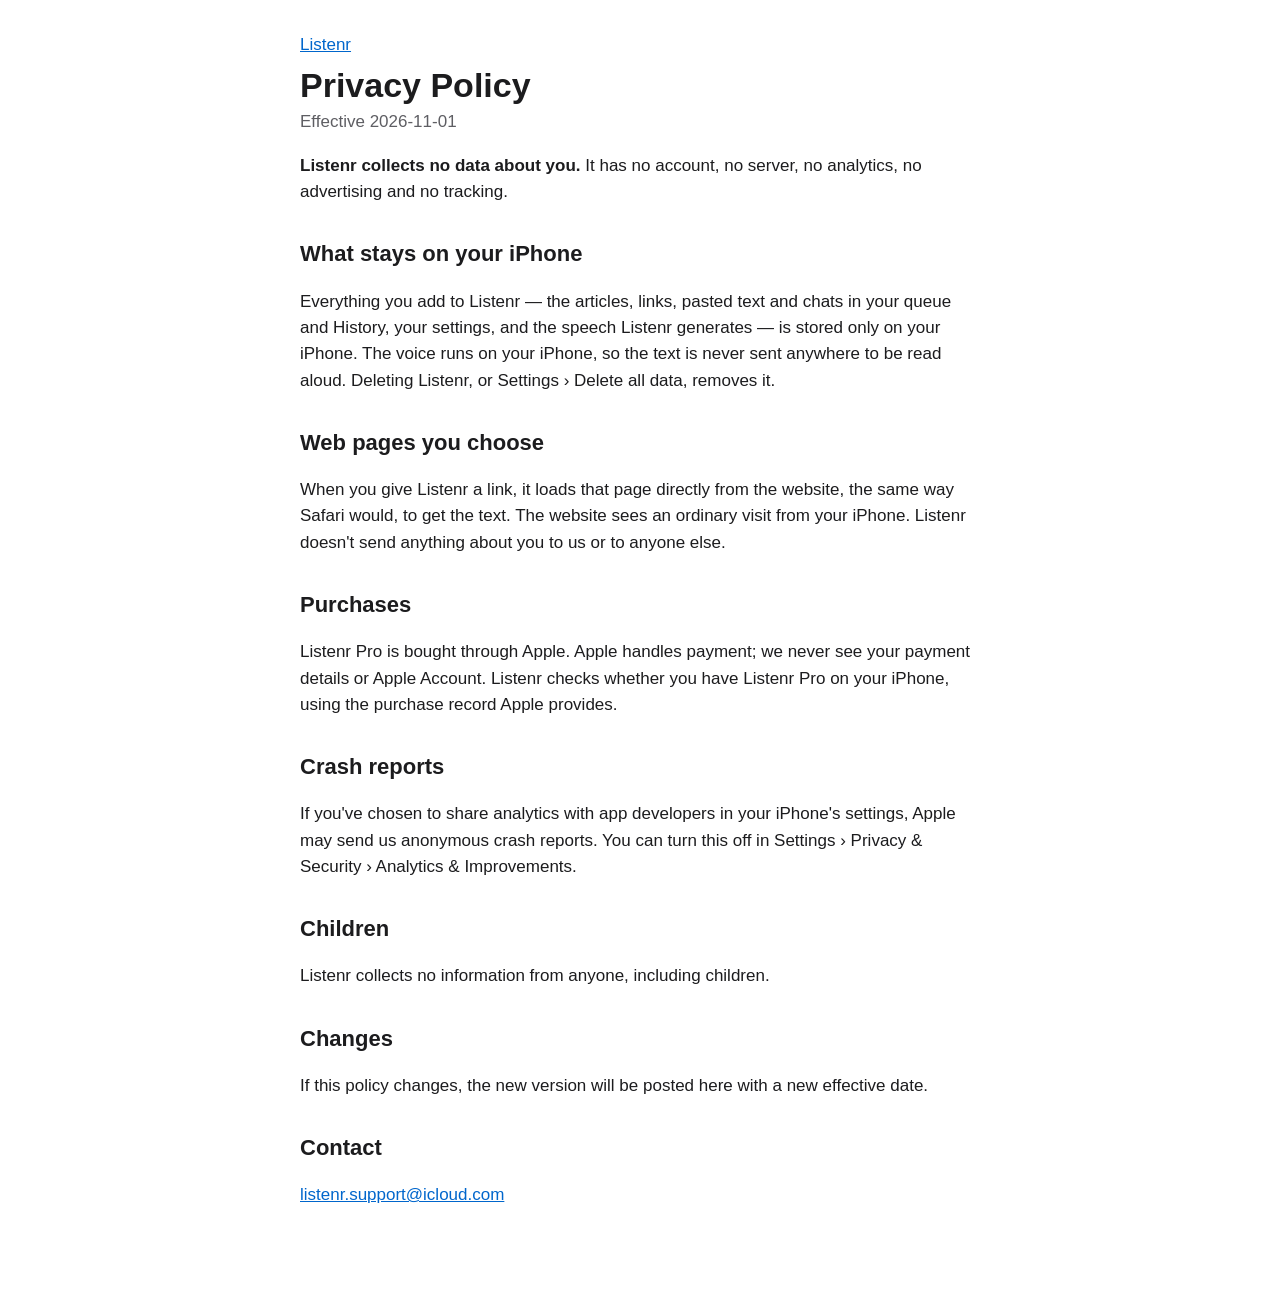
==== privacy.html @ bde49fee "Add Listenr support, privacy and terms pages Co-Authored-By: Claude Opus 5.5 <noreply@anthropic.com>" ====
<!doctype html>
<html lang="en">
<head>
<meta charset="utf-8">
<meta name="viewport" content="width=device-width, initial-scale=1">
<title>Listenr Privacy Policy</title>
<link rel="stylesheet" href="style.css">
</head>
<body>
<main>
<p class="back"><a href="index.html">Listenr</a></p>
<h1>Privacy Policy</h1>
<p class="date">Effective <!-- LAUNCH DATE -->2026-11-01</p>

<p><strong>Listenr collects no data about you.</strong> It has no account, no server, no analytics, no advertising and no tracking.</p>

<h2>What stays on your iPhone</h2>
<p>Everything you add to Listenr — the articles, links, pasted text and chats in your queue and History, your settings, and the speech Listenr generates — is stored only on your iPhone. The voice runs on your iPhone, so the text is never sent anywhere to be read aloud. Deleting Listenr, or Settings › Delete all data, removes it.</p>

<h2>Web pages you choose</h2>
<p>When you give Listenr a link, it loads that page directly from the website, the same way Safari would, to get the text. The website sees an ordinary visit from your iPhone. Listenr doesn't send anything about you to us or to anyone else.</p>

<h2>Purchases</h2>
<p>Listenr Pro is bought through Apple. Apple handles payment; we never see your payment details or Apple Account. Listenr checks whether you have Listenr Pro on your iPhone, using the purchase record Apple provides.</p>

<h2>Crash reports</h2>
<p>If you've chosen to share analytics with app developers in your iPhone's settings, Apple may send us anonymous crash reports. You can turn this off in Settings › Privacy &amp; Security › Analytics &amp; Improvements.</p>

<h2>Children</h2>
<p>Listenr collects no information from anyone, including children.</p>

<h2>Changes</h2>
<p>If this policy changes, the new version will be posted here with a new effective date.</p>

<h2>Contact</h2>
<p><a href="mailto:listenr.support@icloud.com">listenr.support@icloud.com</a></p>
</main>
</body>
</html>
---- style.css ----
:root {
  color-scheme: light dark;
  --bg: #ffffff;
  --ink: #1c1c1e;
  --muted: #5e5e63;
  --link: #0066cc;
}
@media (prefers-color-scheme: dark) {
  :root { --bg: #000000; --ink: #f2f2f7; --muted: #aeaeb2; --link: #0a84ff; }
}
body {
  margin: 0;
  background: var(--bg);
  color: var(--ink);
  font: 17px/1.55 -apple-system, BlinkMacSystemFont, "Segoe UI", sans-serif;
}
main { max-width: 680px; margin: 0 auto; padding: 32px 16px 64px; }
h1 { font-size: 34px; line-height: 1.15; margin: 8px 0 4px; }
h2 { font-size: 22px; margin: 32px 0 8px; }
h3 { font-size: 18px; margin: 24px 0 4px; }
a { color: var(--link); }
.back, .date { color: var(--muted); margin: 0; }
.lead { font-size: 20px; color: var(--muted); }
.links { padding-left: 20px; }
ol.restrictions li { margin-bottom: 6px; }
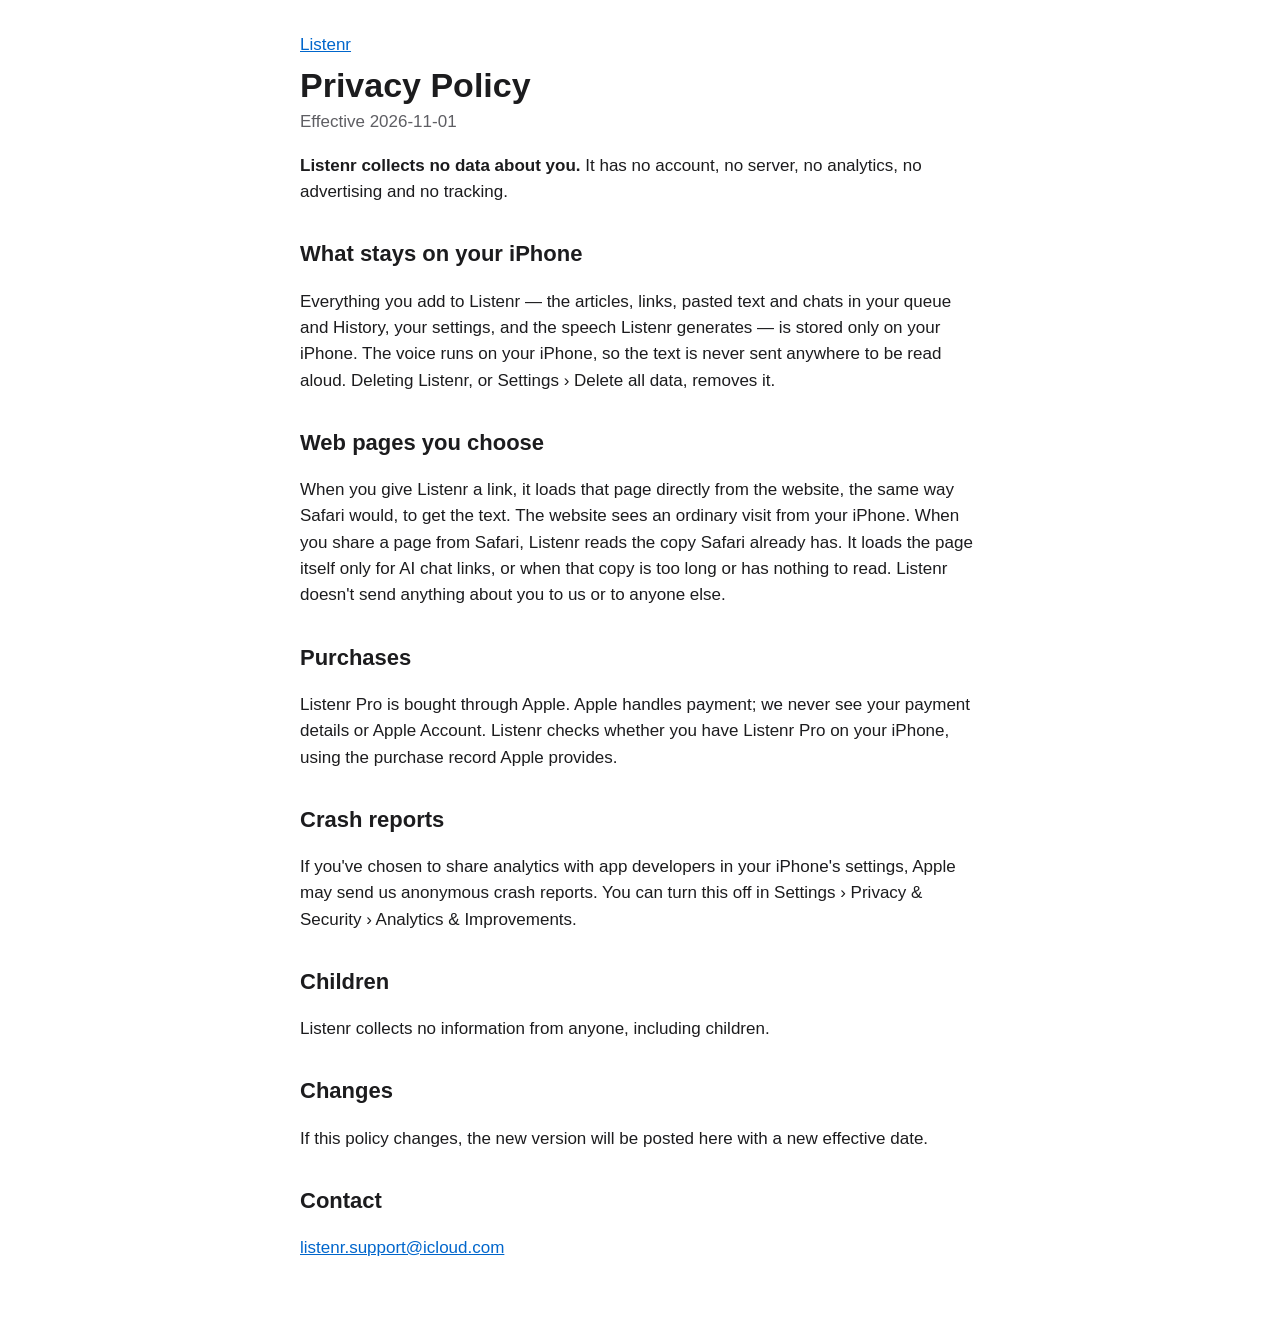
==== commit e5bcec3b: "Update privacy and support pages to match Listenr 1.0 build 12 Privacy: Safari shares read Safari's " ====
--- a/privacy.html
+++ b/privacy.html
@@ -18,7 +18,7 @@
 <p>Everything you add to Listenr — the articles, links, pasted text and chats in your queue and History, your settings, and the speech Listenr generates — is stored only on your iPhone. The voice runs on your iPhone, so the text is never sent anywhere to be read aloud. Deleting Listenr, or Settings › Delete all data, removes it.</p>
 
 <h2>Web pages you choose</h2>
-<p>When you give Listenr a link, it loads that page directly from the website, the same way Safari would, to get the text. The website sees an ordinary visit from your iPhone. Listenr doesn't send anything about you to us or to anyone else.</p>
+<p>When you give Listenr a link, it loads that page directly from the website, the same way Safari would, to get the text. The website sees an ordinary visit from your iPhone. When you share a page from Safari, Listenr reads the copy Safari already has. It loads the page itself only for AI chat links, or when that copy is too long or has nothing to read. Listenr doesn't send anything about you to us or to anyone else.</p>
 
 <h2>Purchases</h2>
 <p>Listenr Pro is bought through Apple. Apple handles payment; we never see your payment details or Apple Account. Listenr checks whether you have Listenr Pro on your iPhone, using the purchase record Apple provides.</p>
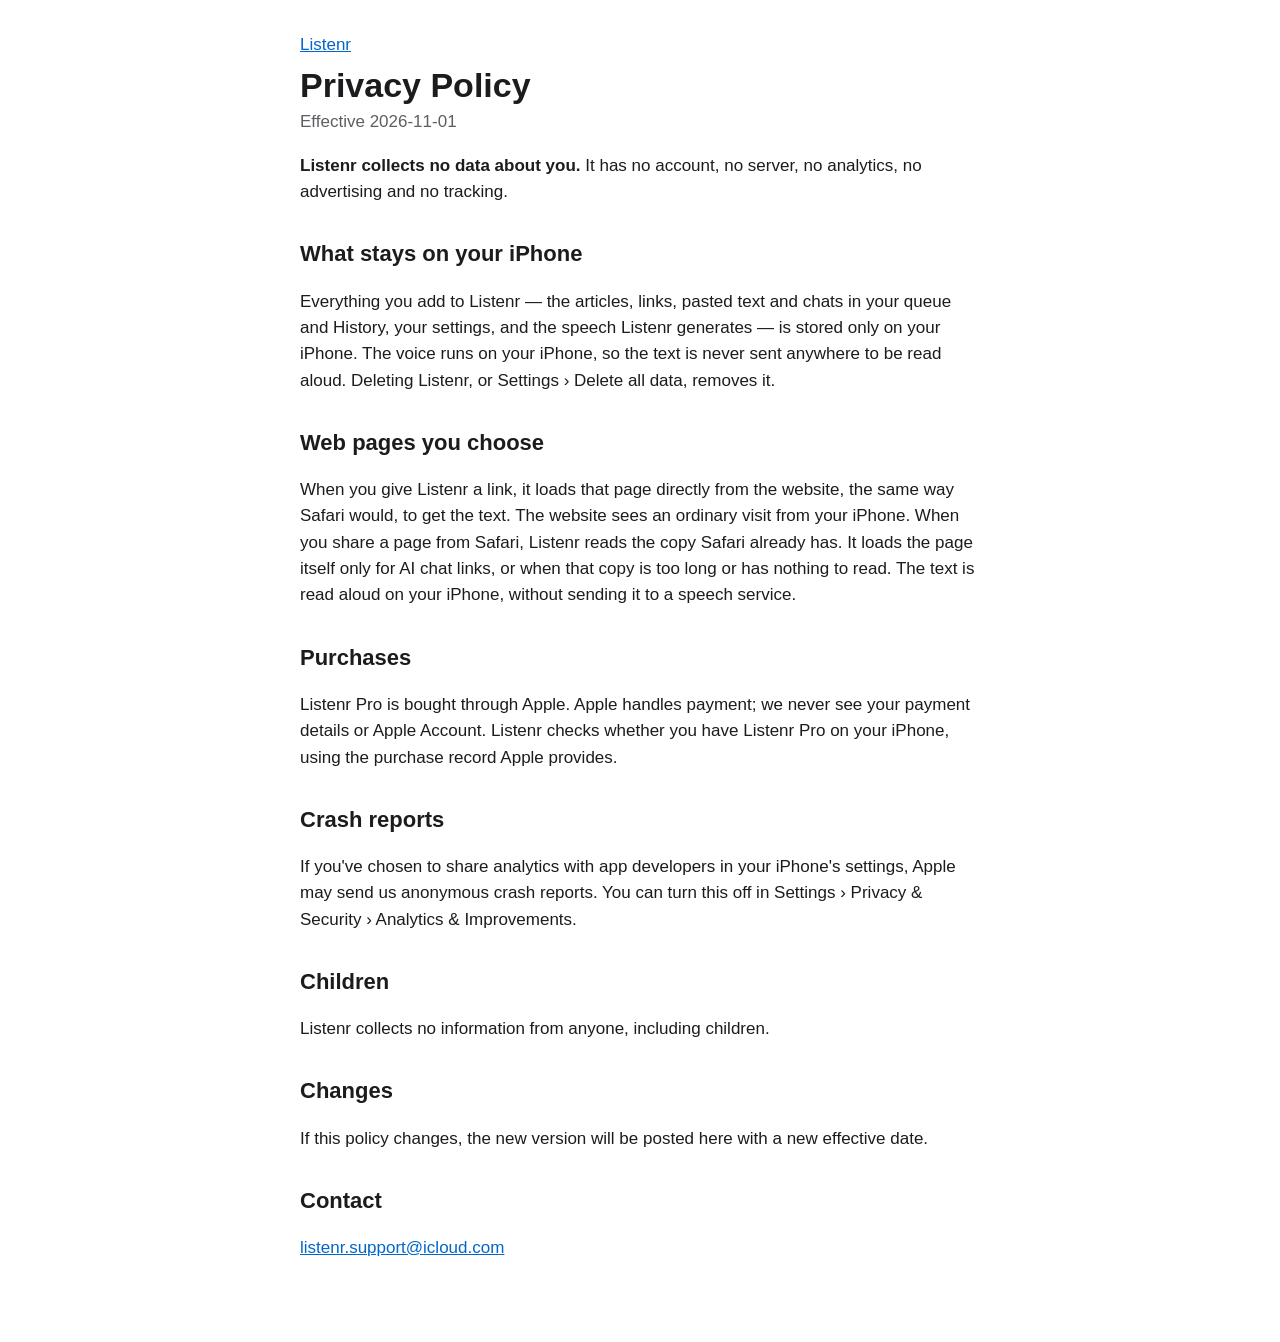
==== commit ad8c61eb: "Update home, privacy and support pages for Listenr 1.0 build 14 Clearer wording, matching the app's " ====
--- a/privacy.html
+++ b/privacy.html
@@ -18,7 +18,7 @@
 <p>Everything you add to Listenr — the articles, links, pasted text and chats in your queue and History, your settings, and the speech Listenr generates — is stored only on your iPhone. The voice runs on your iPhone, so the text is never sent anywhere to be read aloud. Deleting Listenr, or Settings › Delete all data, removes it.</p>
 
 <h2>Web pages you choose</h2>
-<p>When you give Listenr a link, it loads that page directly from the website, the same way Safari would, to get the text. The website sees an ordinary visit from your iPhone. When you share a page from Safari, Listenr reads the copy Safari already has. It loads the page itself only for AI chat links, or when that copy is too long or has nothing to read. Listenr doesn't send anything about you to us or to anyone else.</p>
+<p>When you give Listenr a link, it loads that page directly from the website, the same way Safari would, to get the text. The website sees an ordinary visit from your iPhone. When you share a page from Safari, Listenr reads the copy Safari already has. It loads the page itself only for AI chat links, or when that copy is too long or has nothing to read. The text is read aloud on your iPhone, without sending it to a speech service.</p>
 
 <h2>Purchases</h2>
 <p>Listenr Pro is bought through Apple. Apple handles payment; we never see your payment details or Apple Account. Listenr checks whether you have Listenr Pro on your iPhone, using the purchase record Apple provides.</p>
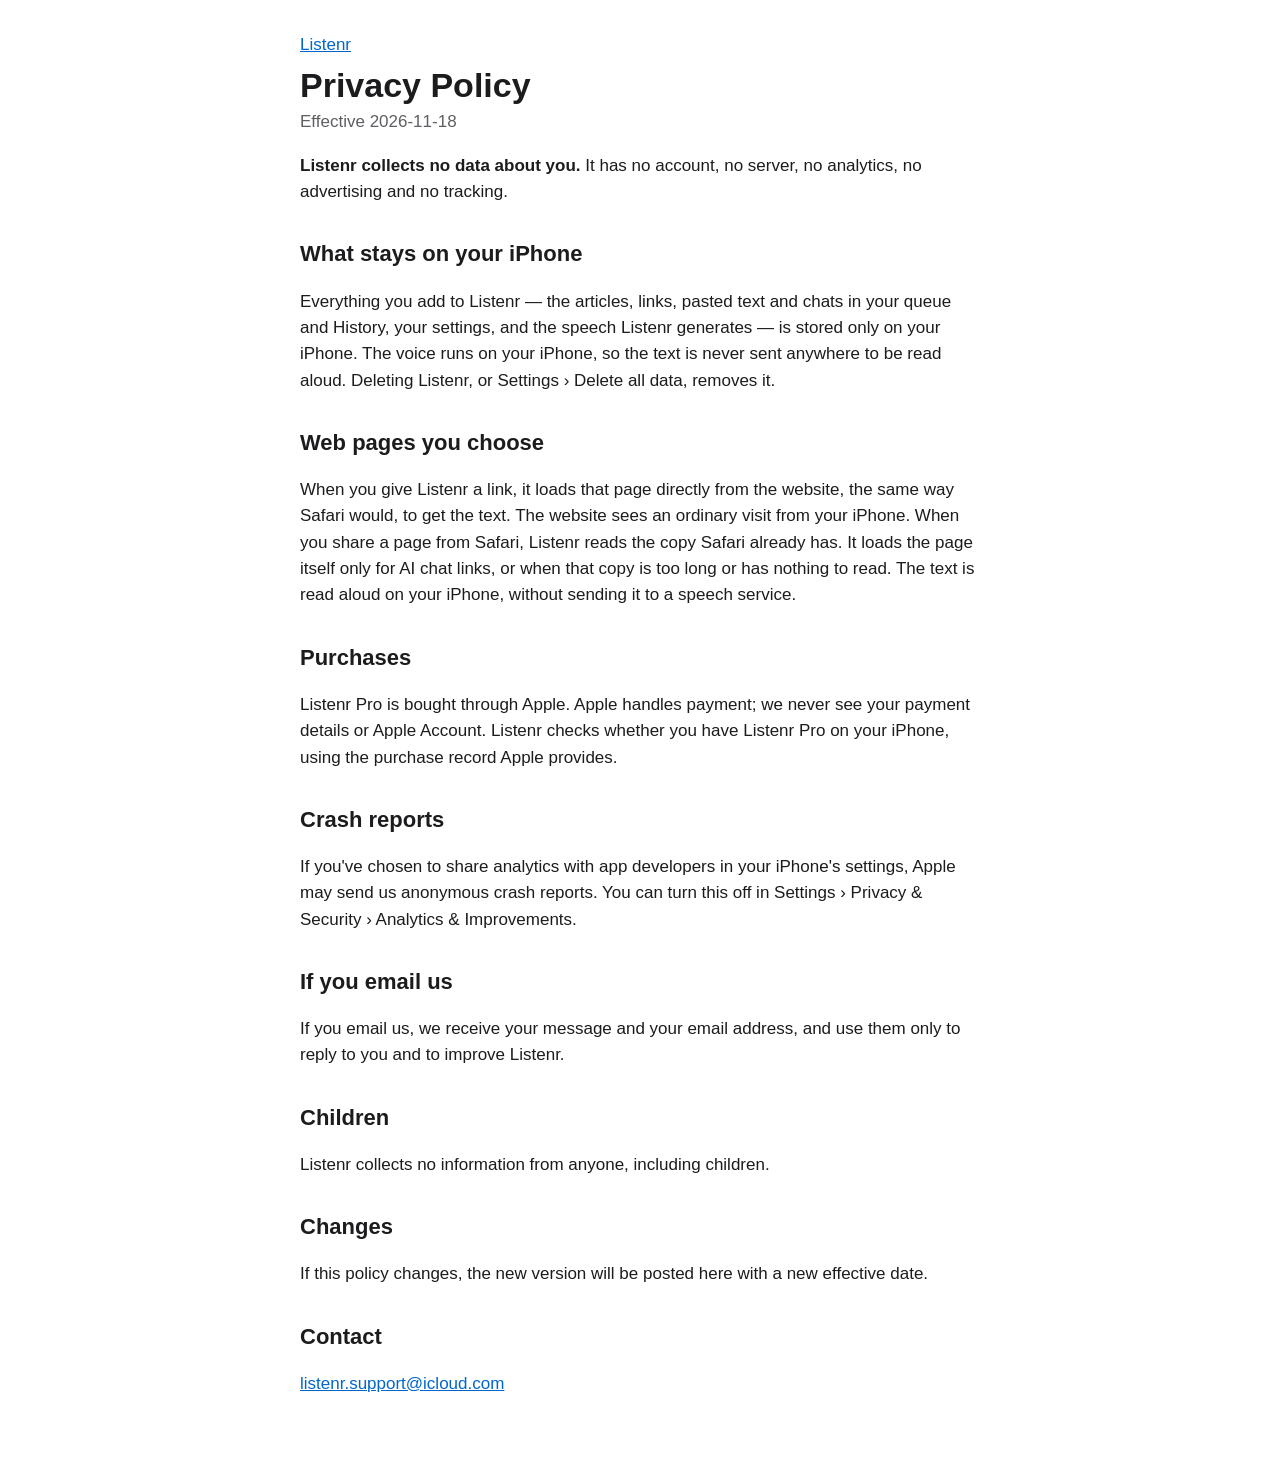
==== commit 0a0a2dcb: "Add email section to privacy policy for Listenr 1.1 Co-Authored-By: Claude Opus 5.5 <noreply@anthrop" ====
--- a/privacy.html
+++ b/privacy.html
@@ -10,7 +10,7 @@
 <main>
 <p class="back"><a href="index.html">Listenr</a></p>
 <h1>Privacy Policy</h1>
-<p class="date">Effective <!-- LAUNCH DATE -->2026-11-01</p>
+<p class="date">Effective <!-- LAUNCH DATE -->2026-11-18</p>
 
 <p><strong>Listenr collects no data about you.</strong> It has no account, no server, no analytics, no advertising and no tracking.</p>
 
@@ -26,6 +26,9 @@
 <h2>Crash reports</h2>
 <p>If you've chosen to share analytics with app developers in your iPhone's settings, Apple may send us anonymous crash reports. You can turn this off in Settings › Privacy &amp; Security › Analytics &amp; Improvements.</p>
 
+<h2>If you email us</h2>
+<p>If you email us, we receive your message and your email address, and use them only to reply to you and to improve Listenr.</p>
+
 <h2>Children</h2>
 <p>Listenr collects no information from anyone, including children.</p>
 
